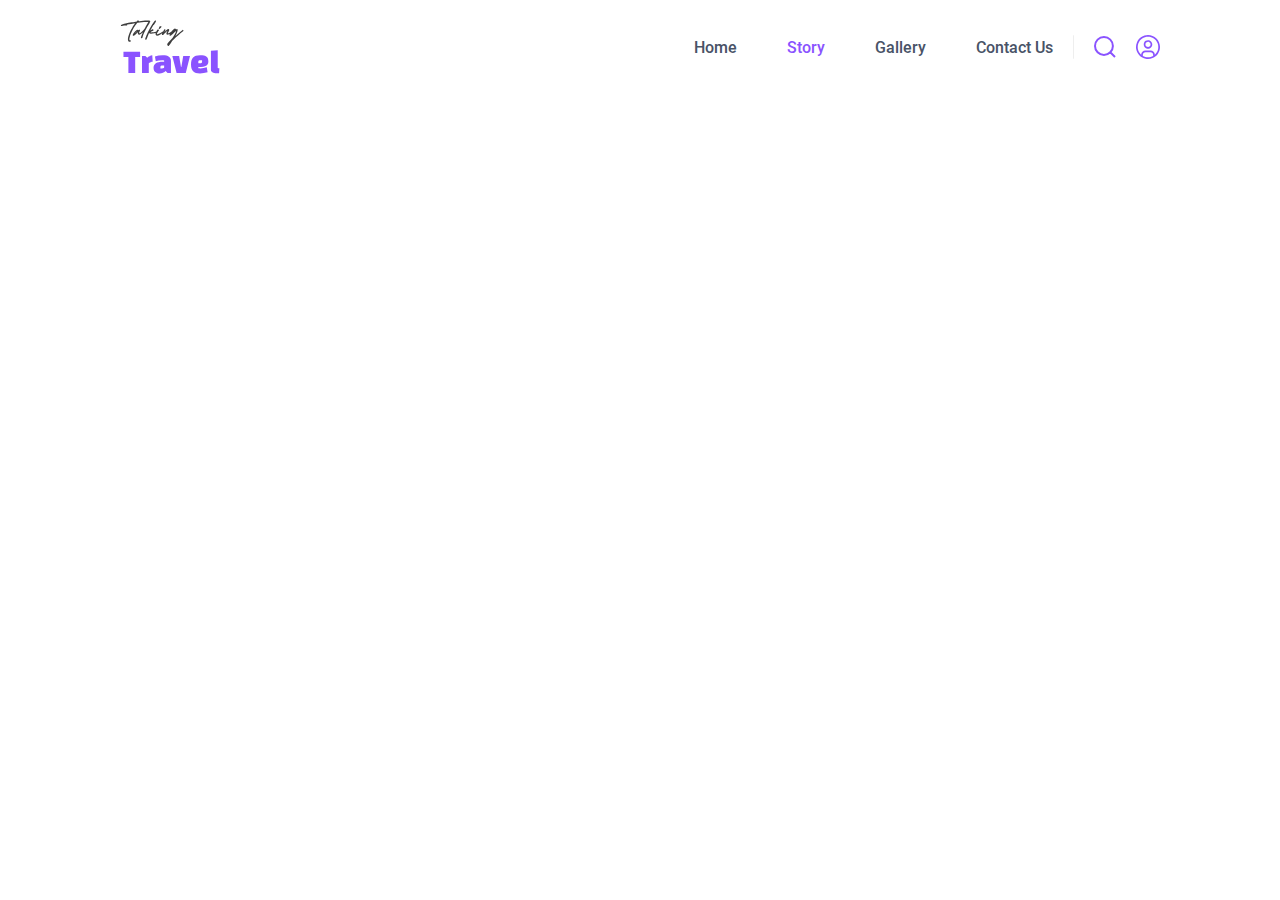
==== story.html @ 297196e4 "add home page and header story page" ====
<!DOCTYPE html>
<html lang="en">
  <head>
    <meta charset="UTF-8" />
    <meta name="viewport" content="width=device-width, initial-scale=1.0" />
    <title>Story</title>
    <link rel="stylesheet" href="src/styles/secondPage.css" />
  </head>
  <body>
    <header>
      <img class="logo" src="src/assets/images/logo.svg" alt="" />
      <div class="nav-container">
        <ul class="nav-bar">
          <li><a href="index.html">Home</a></li>
          <li><a class="story-link" href="story.html">Story</a></li>
          <li><a href="#">Gallery</a></li>
          <li><a href="#">Contact Us</a></li>
        </ul>
        <div class="icon-items">
          <img src="src/assets/images/seperator.svg" alt="" />
          <img src="src/assets/images/search_icon.svg" alt="" />
          <img src="src/assets/images/profile_icon.svg" alt="" />
        </div>
      </div>
    </header>
  </body>
</html>
---- src/styles/secondPage.css ----
* {
    margin: 0;
    padding: 0;
    color: #434343;
}

body {
    font-family: 'Roboto';
}

@font-face {
    font-family: 'Roboto';
    src: url(../assets/fonts/Roboto-Medium.ttf);
}

@font-face {
    font-family: 'ChangaOne';
    src: url(../assets/fonts/ChangaOne-Regular.ttf);
}

header {
    display: flex;
    justify-content: space-between;
    align-items: center;
    padding-bottom: 2px;
    padding-left: 120x;
    padding-right: 120px;
}

.logo {
    padding-left: 120px;
    padding-top: 15px;
    padding-bottom: 15px;
    cursor: pointer;
}

ul {
    display: flex;
    padding-top: 15px;
    padding-bottom: 15px;
    list-style-type: none;
}

a {
    font-family: 'Roboto';
    font-weight: 550;
    text-decoration: none;
    color: #495367;
}

.icon-items {
    cursor: pointer;
}

.nav-container {
    display: flex;
    align-items: center;
    flex-direction: row;
    gap: 20px;
}

.story-link {
    color: #8A53FF;
}

.nav-bar {
    gap: 50px;
}

.icon {
    padding-top: 20px;
}

.icon-items {
    display: flex;
    padding-top: 15px;
    padding-bottom: 15px;
    gap: 20px;
}
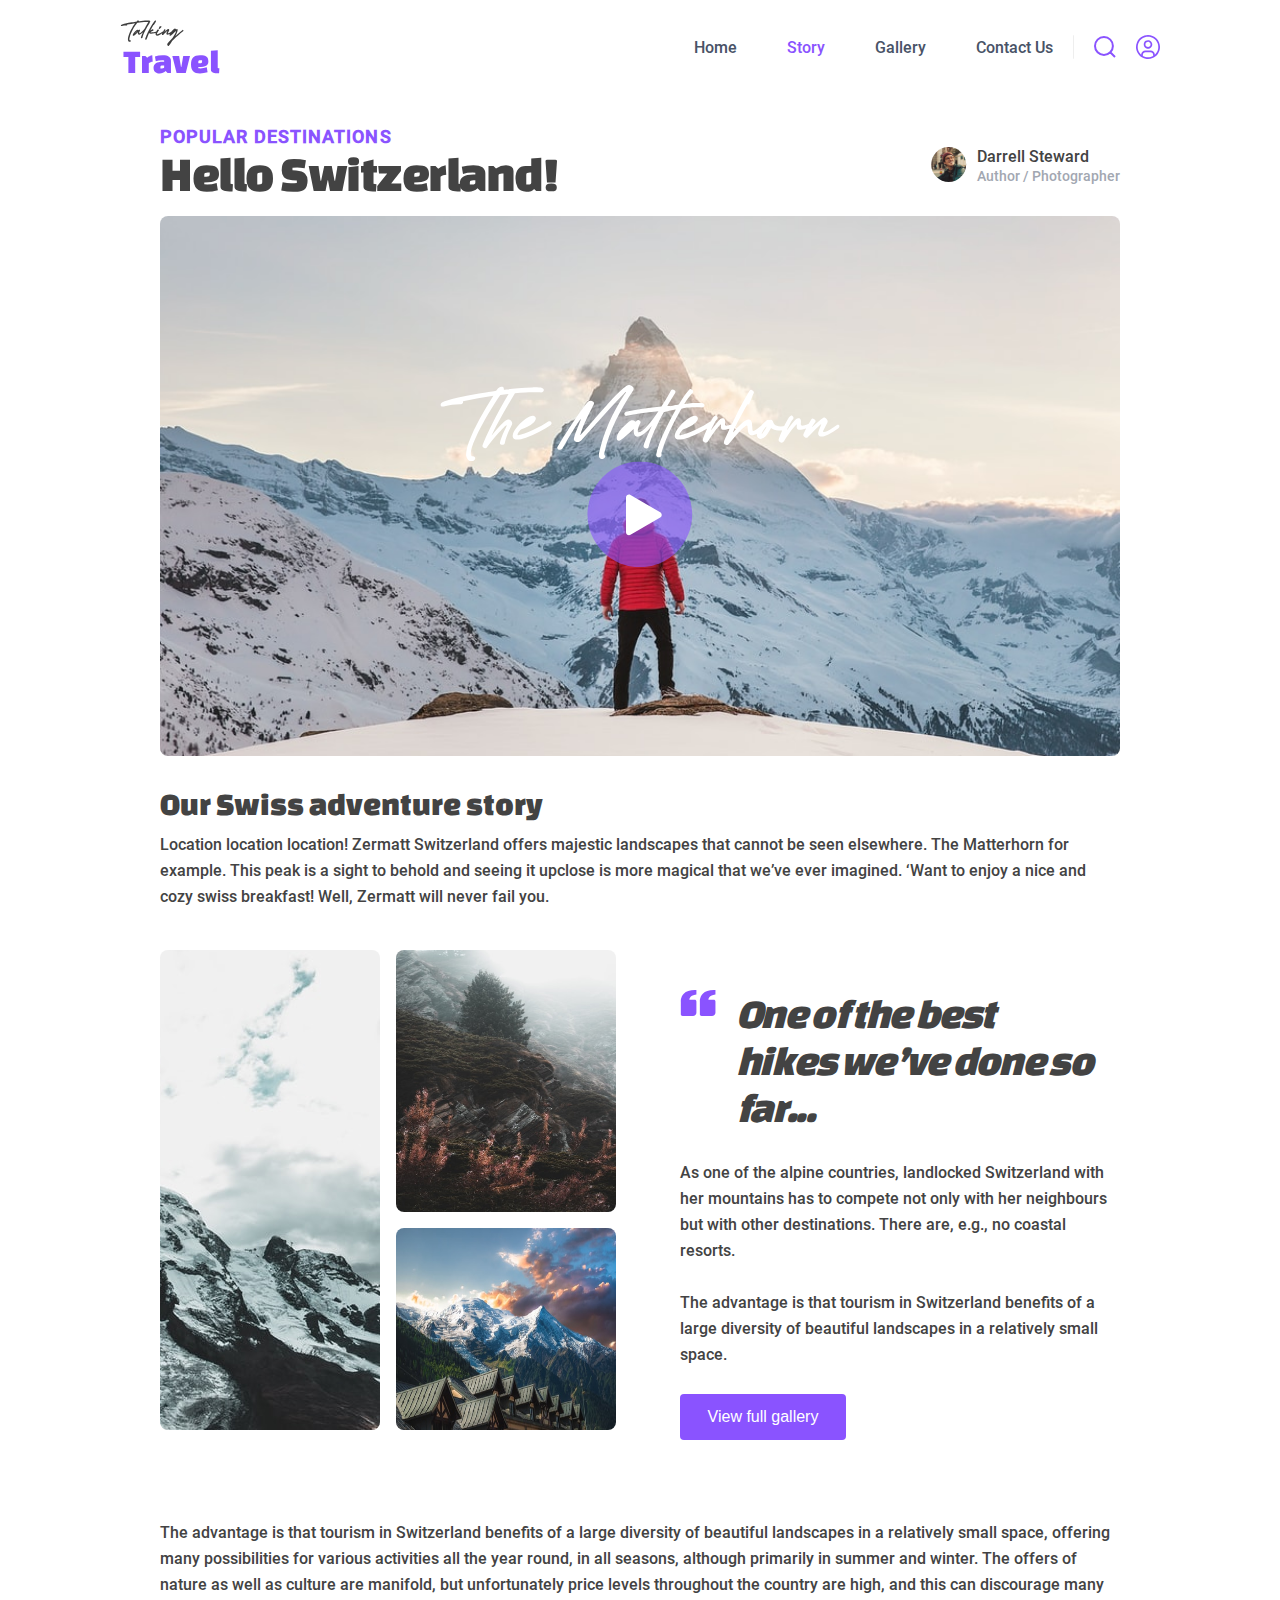
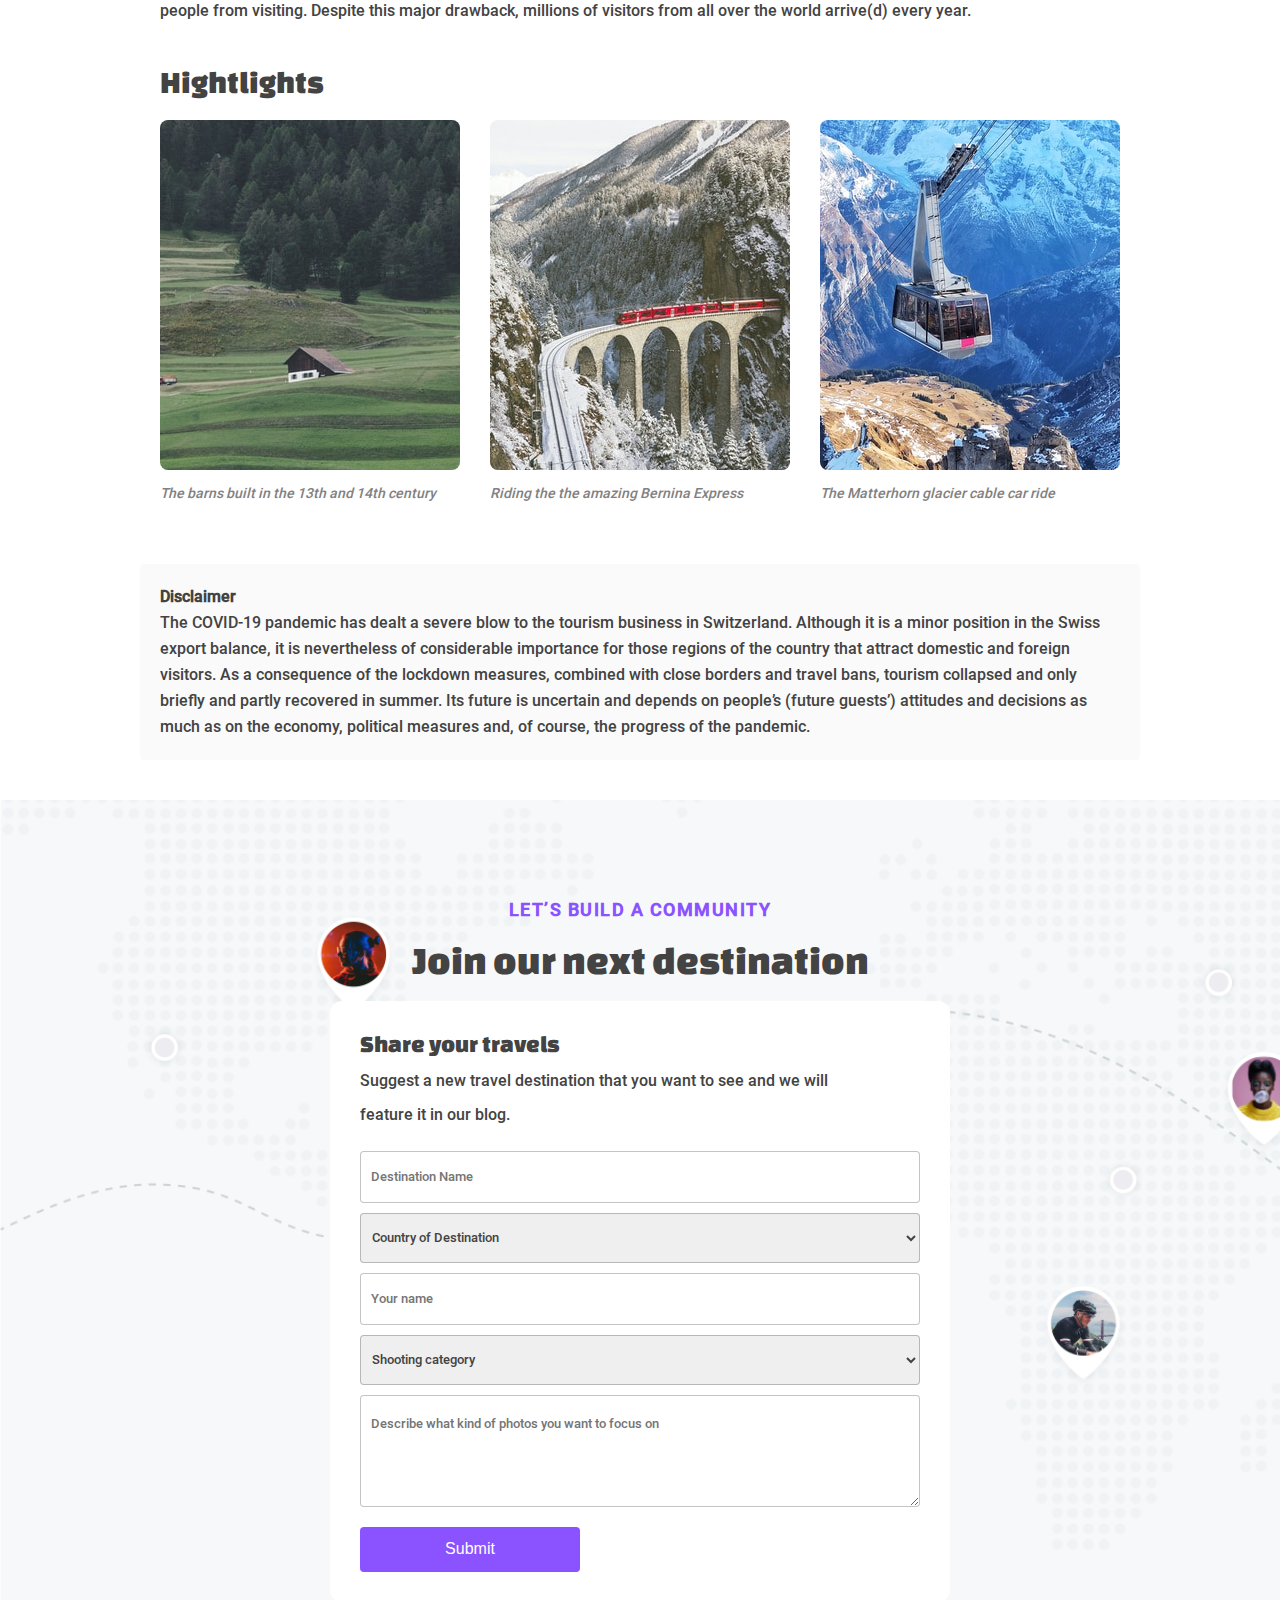
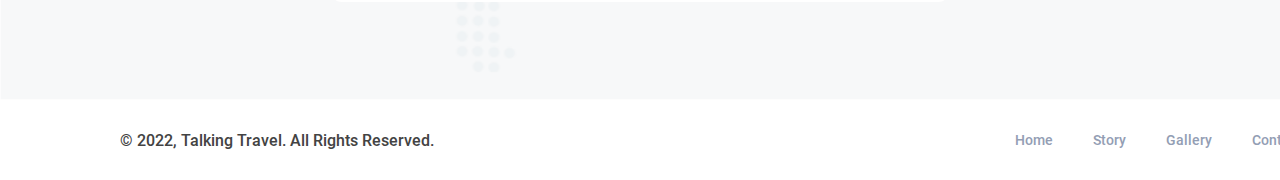
==== commit 7c8480e4: "add story page" ====
--- a/story.html
+++ b/story.html
@@ -23,5 +23,186 @@
         </div>
       </div>
     </header>
+
+    <div class="center">
+      <div class="article-hero">
+        <div class="article-text">
+          <p>POPULAR DESTINATIONS</p>
+          <span>Hello Switzerland!</span>
+        </div>
+        <div class="author-info">
+          <div class="avatar">
+            <img src="src/assets/images/avatar.svg" alt="" />
+          </div>
+          <div class="author-text">
+            <p>Darrell Steward</p>
+            <span>Author / Photographer</span>
+          </div>
+        </div>
+      </div>
+    </div>
+    <div class="article-hero-video">
+      <img src="src/assets/images/travel.jpeg" class="travel-image" alt="" />
+      <div class="overlay">
+        <img src="src/assets/images/text.svg" class="text-image" alt="" />
+        <img src="src/assets/images/play4.svg" class="play-button" alt="" />
+      </div>
+    </div>
+
+    <div class="clincher-paragraph">
+      <p>Our Swiss adventure story</p>
+      <span
+        >Location location location! Zermatt Switzerland offers majestic
+        landscapes that cannot be seen elsewhere. The Matterhorn for example.
+        This peak is a sight to behold and seeing it upclose is more magical
+        that we’ve ever imagined. ‘Want to enjoy a nice and <br />
+        cozy swiss breakfast! Well, Zermatt will never fail you.</span
+      >
+    </div>
+
+    <div class="callout">
+      <div class="callout-images">
+        <div class="left-image">
+          <img src="src/assets/images/callout1.jpeg" alt="" />
+        </div>
+        <div class="right-images">
+          <img src="src/assets/images/callout2.jpeg" class="image1" alt="" />
+          <img src="src/assets/images/callout3.jpeg" class="image2" alt="" />
+        </div>
+      </div>
+      <div class="callout-copywriting">
+        <div class="callout-title">
+          <div>
+            <img src="src/assets/images/marks.svg" alt="" />
+          </div>
+          <div class="title-text">
+            <span
+              >One of the best <br />
+              hikes we’ve done so <br />
+              far...</span
+            >
+          </div>
+        </div>
+      </div>
+      <div class="callout-text">
+        <span
+          >As one of the alpine countries, landlocked Switzerland with her
+          mountains has to compete not only with her neighbours but with other
+          destinations. There are, e.g., no coastal resorts. <br />
+          <br />
+          The advantage is that tourism in Switzerland benefits of a large
+          diversity of beautiful landscapes in a relatively small space. <br />
+          <br />
+          <button>View full gallery</button>
+        </span>
+      </div>
+    </div>
+    <div class="conclusion-text">
+      <span
+        >The advantage is that tourism in Switzerland benefits of a large
+        diversity of beautiful landscapes in a relatively small space, offering
+        many possibilities for various activities all the year round, in all
+        seasons, although primarily in summer and winter. The offers of nature
+        as well as culture are manifold, but unfortunately price levels
+        throughout the country are high, and this can discourage many people
+        from visiting. Despite this major drawback, millions of visitors from
+        all over the world arrive(d) every year.</span
+      >
+    </div>
+    <div class="highlights-section">
+      <p class="hightlights">Hightlights</p>
+      <div class="highlight-card">
+        <div class="card1">
+          <img src="src/assets/images/card1.jpeg" alt="" />
+          <p>The barns built in the 13th and 14th century</p>
+        </div>
+        <div class="card2">
+          <img src="src/assets/images/card2.jpeg" alt="" />
+          <p>Riding the the amazing Bernina Express</p>
+        </div>
+        <div class="card3">
+          <img src="src/assets/images/card3.jpeg" alt="" />
+          <p>The Matterhorn glacier cable car ride</p>
+        </div>
+      </div>
+    </div>
+
+    <div class="disclaimer">
+      <span>
+        <p>Disclaimer</p>
+        The COVID-19 pandemic has dealt a severe blow to the tourism business in
+        Switzerland. Although it is a minor position in the Swiss export
+        balance, it is nevertheless of considerable importance for those regions
+        of the country that attract domestic and foreign visitors. As a
+        consequence of the lockdown measures, combined with close borders and
+        travel bans, tourism collapsed and only briefly and partly recovered in
+        summer. Its future is uncertain and depends on people’s (future guests’)
+        attitudes and decisions as much as on the economy, political measures
+        and, of course, the progress of the pandemic.</span
+      >
+    </div>
+
+    <div class="share-travels">
+      <div class="travels-form">
+        <div class="form-header">
+          <p>LET’S BUILD A COMMUNITY</p>
+          <br />
+          <span>Join our next destination</span>
+        </div>
+        <div class="form-container">
+          <div class="form-text">
+            <p>Share your travels</p>
+            <span
+              >Suggest a new travel destination that you want to see and we will
+              <br />
+              feature it in our blog.</span
+            >
+          </div>
+          <br />
+          <div class="comletion-form">
+            <input type="text" placeholder="Destination Name" />
+            <select name="" id="">
+              <option value="">Country of Destination</option>
+              <option value="">Iceland</option>
+              <option value="">Italy</option>
+              <option value="">Dubai</option>
+              <option value="">Patagonia</option>
+              <img src="src/assets/images/arrow.svg" alt="" />
+            </select>
+            <input placeholder="Your name" type="text" />
+            <select name="" id="">
+              <option value="">Shooting category</option>
+              <option value="">Commercial</option>
+              <option value="">Conditionally commercial</option>
+              <option value="">Non-commercial</option>
+              <img src="src/assets/images/arrow.svg" alt="" />
+            </select>
+            <textarea
+              class="addition"
+              placeholder="Describe what kind of photos you want to focus on"
+              name=""
+              id=""
+            ></textarea>
+            <button>Submit</button>
+          </div>
+        </div>
+      </div>
+    </div>
+
+    <footer></footer>
+      <div class="footer-section">
+        <div class="rights-reserved">
+          <span>© 2022, Talking Travel. All Rights Reserved.</span>
+        </div>
+        <div class="list-container">
+          <ul class="footer-links">
+            <li class="footer-link"><a href="index.html">Home</a></li>
+            <li class="footer-link"><a href="story.html">Story</a></li>
+            <li class="footer-link"><a href="#">Gallery</a></li>
+            <li class="footer-link"><a href="#">Contact us</a></li>
+          </ul>
+        </div>
+      </div>
+    </footer>
   </body>
 </html>
--- a/src/styles/secondPage.css
+++ b/src/styles/secondPage.css
@@ -76,4 +76,417 @@
     padding-top: 15px;
     padding-bottom: 15px;
     gap: 20px;
+}
+.article-hero {
+    display: flex;
+    flex-wrap: wrap;
+    justify-content: space-between;
+    width: 960px;
+    height: 80px;
+}
+
+.center {
+    display: flex;
+    justify-content: center;
+    align-items: center;
+    margin-top: 30px;
+}
+
+.author-info {
+    display: flex;
+    flex-direction: row;
+    align-items: center;
+}
+
+.avatar {
+    margin-right: 10px;
+    margin-top: 1px;
+}
+
+.author-text p {
+    font-size: 16px;
+    font-weight: 400;
+    line-height: 18px;
+}
+
+.author-text span {
+    font-size: 14px;
+    font-weight: 400;
+    line-height: 16px;
+    color: #A2A7B1;
+}
+
+.article-text p {
+    font-size: 18px;
+    font-weight: 700;
+    line-height: 21.09px;
+    letter-spacing: 0.06em;
+    color: #8A53FF;
+}
+
+.article-text span {
+    font-family: 'ChangaOne';
+    font-size: 50px;
+    font-weight: 400;
+    line-height: 54px;
+    letter-spacing: -0.03em;
+}
+
+.article-text {
+    display: flex;
+    flex-direction: column;
+    text-align: left;
+}
+
+.article-hero-video {
+    position: relative;
+    width: 960px;
+    height: 540px;
+    margin: 0 auto;
+}
+
+  .travel-image {
+    width: 100%;
+    height: 100%;
+    border-radius: 8px;
+    margin-top: 10px;
+    object-fit: cover;
+}
+
+  .overlay {
+    position: absolute;
+    top: 50%;
+    left: 50%;
+    transform: translate(-50%, -50%);
+    display: flex;
+    flex-direction: column;
+    align-items: center;
+}
+
+  .text-image {
+    width: 400px; 
+    height: auto;
+}
+
+  .play-button {
+    cursor: pointer;
+}
+
+.center2 {
+    width: 960px;
+}
+
+.clincher-paragraph {
+    width: 960px;
+    margin: 0 auto;
+    margin-top: 40px;
+    display: flex;
+    flex-wrap: wrap;
+}
+
+.clincher-paragraph p {
+    font-family: 'ChangaOne';
+    font-size: 32px;
+    font-weight: 400;
+    line-height: 36px;
+    margin-bottom: 10px;
+}
+
+.clincher-paragraph span {
+    font-size: 16px;
+    font-weight: 400;
+    line-height: 26px;
+}
+
+.callout {
+    display: grid;
+    grid-template-columns: 1fr 1fr;
+    grid-template-rows: 210px;
+    width: 960px;
+    margin: 0 auto;
+    margin-top: 40px;
+}
+
+.left-image img {
+    display: flex;
+    flex-direction: row;
+    width: 220px;
+    height: 480px;
+    border-radius: 8px;
+    object-fit: none;
+}
+
+.right-images {
+    display: flex;
+    flex-direction: column;
+    gap: 16px;
+
+}
+
+.image1 {
+    width: 220px;
+    height: 262px;
+    border-radius: 8px;
+}
+
+.image2 {
+    width: 220px;
+    height: 202px;
+    min-height: 202px;
+    border-radius: 8px;
+}
+
+.callout-images {
+    display: flex;
+    flex-direction: row;
+    gap: 16px;
+}
+
+.callout-copywriting {
+    margin-left: 40px;
+    margin-top: 40px;
+}
+
+.title-text span{
+    font-family: 'ChangaOne';
+    font-size: 42px;
+    font-style: italic;
+    font-weight: 400;
+    line-height: 47px;
+    letter-spacing: -0.04em;
+}
+
+.callout-title {
+    display: flex;
+    flex-direction: row;
+}
+
+.title-text {
+    margin-left: 20px;
+}
+
+.callout-text span {
+    font-size: 16px;
+    font-weight: 400;
+    line-height: 26px;
+    
+}
+
+.callout-text {
+    margin-left: 40px;
+    grid-column: 2;
+}
+
+.callout-text button {
+    width: 166px;
+    height: 46px;
+    gap: 0px;
+    font-size: 16px;
+    font-weight: 400;
+    text-align: center;
+    color: white;
+    border: none;
+    border-radius: 4px;
+    background-color: #8A53FF;
+}
+
+.conclusion-text {
+    display: flex;
+    width: 960px;
+    margin: 0 auto;
+    margin-top: 80px;
+    flex-wrap: wrap;
+}
+
+.conclusion-text span {
+    font-size: 16px;
+    font-weight: 400;
+    line-height: 26px;
+}
+
+.highlights-section {
+    width: 960px;
+    margin: 0 auto;
+    margin-top: 40px;
+}
+
+.hightlights {
+    font-family: 'ChangaOne';
+    font-size: 32px;
+    font-weight: 400;
+    line-height: 36px;
+    margin-bottom: 20px;
+}
+
+.highlight-card {
+    display: flex;
+    flex-direction: row;
+    justify-content: space-between;
+}
+
+.highlight-card img {
+    width: 300px;
+    height: 350px;
+    object-fit: none;
+    border-radius: 8px;
+}
+
+.highlight-card p {
+    font-size: 14px;
+    font-style: italic;
+    font-weight: 400;
+    line-height: 22px;
+    text-align: left;
+    color: #828181;
+    margin-top: 8px;
+}
+
+.disclaimer {
+    display: flex;
+    width: 960px;
+    margin: 0 auto;
+    margin-top: 60px;
+    flex-wrap: wrap;
+    background-color: #FAFAFA;
+    padding: 20px;
+    border-radius: 4px;
+    margin-bottom: 40px;
+}
+
+.disclaimer p {
+    font-size: 16px;
+    font-weight: 700;
+    line-height: 26px;
+}
+
+.disclaimer span {
+    font-size: 16px;
+    font-weight: 400;
+    line-height: 26px;
+}
+
+.share-travels {
+    background-image: url('../assets/images/backgroundTravel.png');
+    background-repeat: no-repeat;
+    background-size: cover;
+    width: 100%;
+    height: 900px;
+
+}
+
+.share-travels {
+    display: flex;
+    justify-content: center;
+    align-items: center;
+    text-align: left;
+
+}
+
+.form-container {
+    width: 560px;
+    background-color: white;
+    padding-left: 30px;
+    padding-right: 30px;
+    padding-top: 30px;
+    padding-bottom: 30px;
+    border-radius: 12px;
+}
+
+.form-header {
+    text-align: center;
+    margin-bottom: 20px;
+    
+}
+
+.form-header span {
+    font-family: 'ChangaOne';
+    font-size: 40px;
+}
+
+.form-header p {
+    font-size: 18px;
+    font-weight: 700;
+    letter-spacing: 1.5px;
+    color: #8A53FF;
+}
+
+.form-text p {
+    font-family: 'ChangaOne';
+    font-size: 24px;
+    margin-bottom: 8px;
+}
+
+.form-text span {
+    line-height: 34px;
+}
+
+.comletion-form {
+    display: flex;
+    flex-direction: column;
+    gap: 10px;
+}
+
+.comletion-form input {
+    border-radius: 4px;
+    font-family: 'Roboto';
+    border: 1px solid #0000003B;
+    padding: 0px 10px;
+    height: 50px;
+}
+
+.comletion-form select {
+    font-family: 'Roboto';
+    border-radius: 4px;
+    border: 1px solid #0000003B;
+    height: 50px;
+    padding: 0px 7px;
+    color: #434343
+}
+
+.comletion-form button {
+    width: 220px;
+    height: 45px;
+    border-radius: 4px;
+    border: none;
+    background-color: #8A53FF;
+    color: white;
+    font-size: 16px;
+    cursor: pointer;
+}
+
+.addition {
+    border: 1px solid #0000003B;
+    border-radius: 4px;
+    font-family: 'Roboto';
+    height: 90px;
+    padding: 0px 10px;
+    padding-top: 20px;
+    margin-bottom: 10px;
+}
+
+.footer-links {
+    display: flex;
+    align-items: center;
+}
+
+.footer-section {
+    height: 80px;
+    width: 1200px;
+    padding: 0 120px;
+    display: flex;
+    justify-content: space-between;
+    align-items: center;
+}
+
+.footer-links {
+    gap: 40px;
+    list-style: none;
+    font-weight: 300;
+    font-size: 14px;
+    color: #939EB4;
+}
+
+.footer-link>a {
+    text-decoration: none;
+    color: #939EB4;
 }